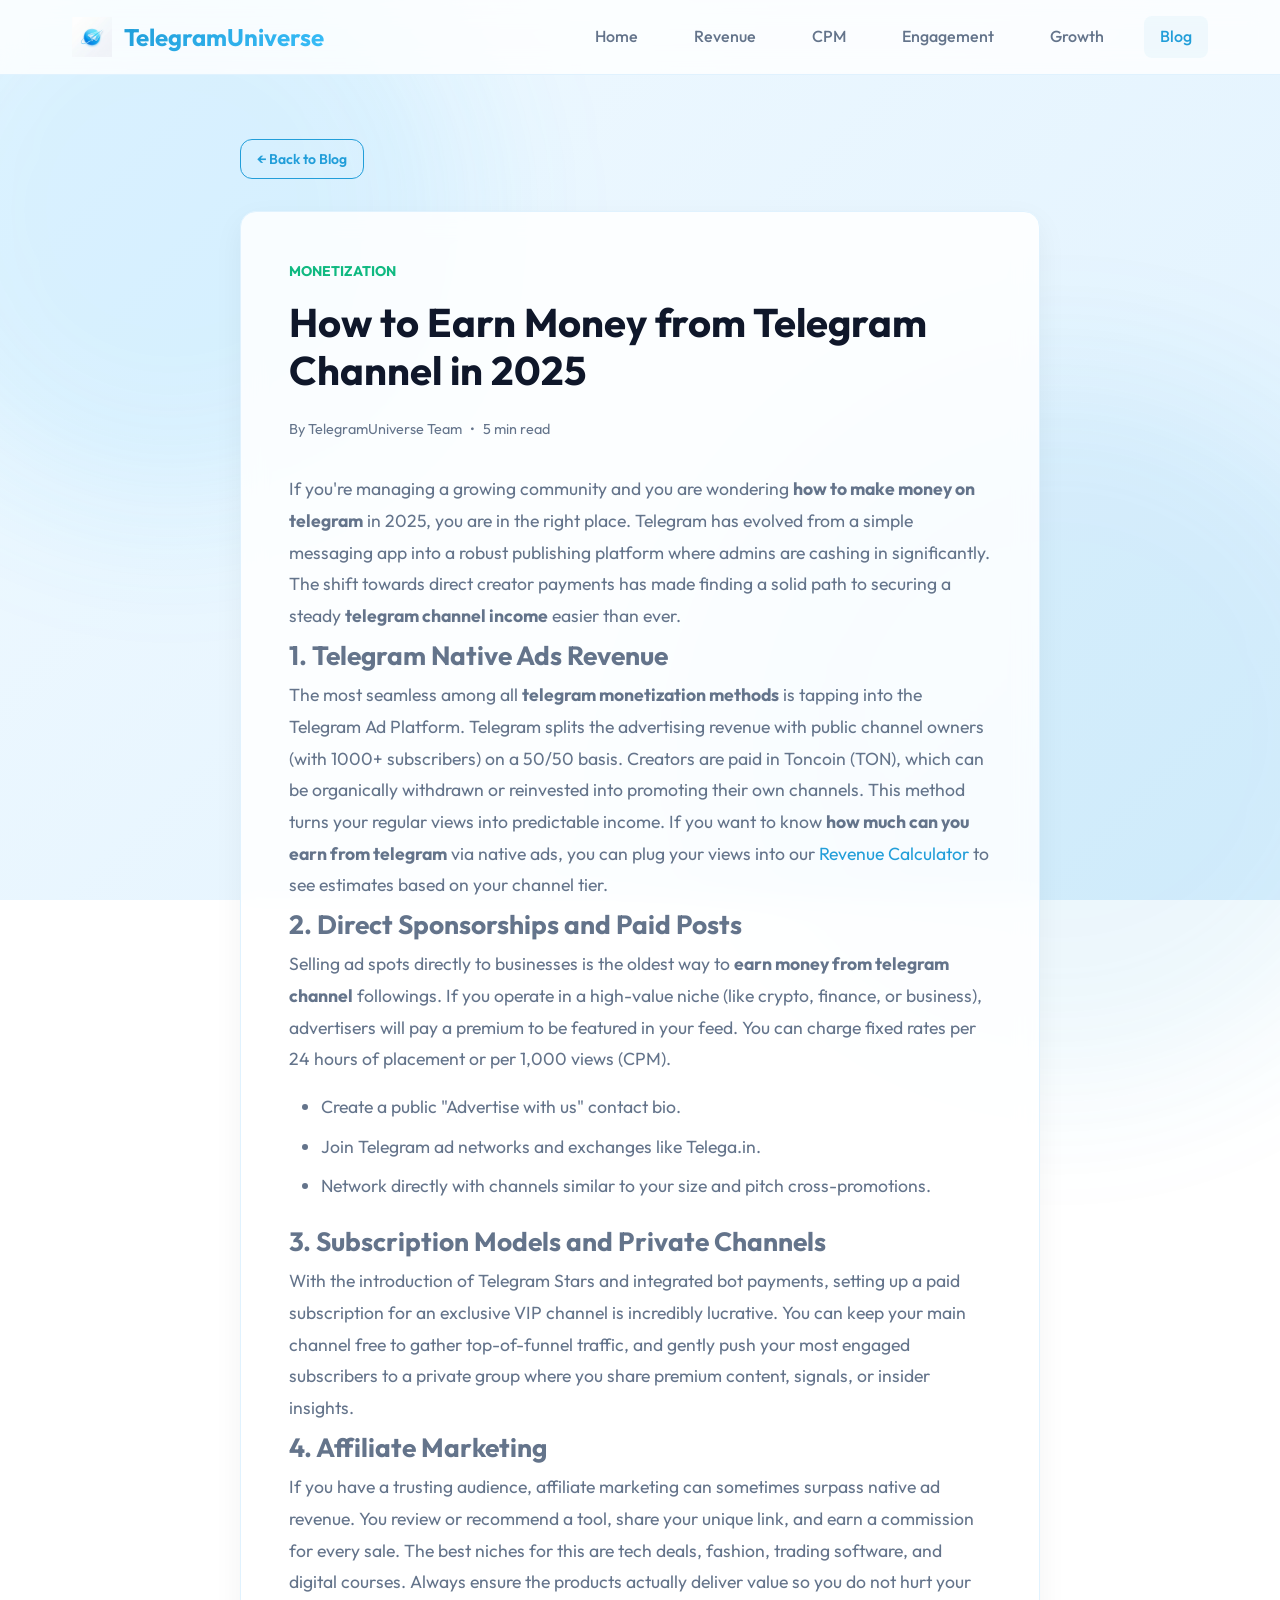
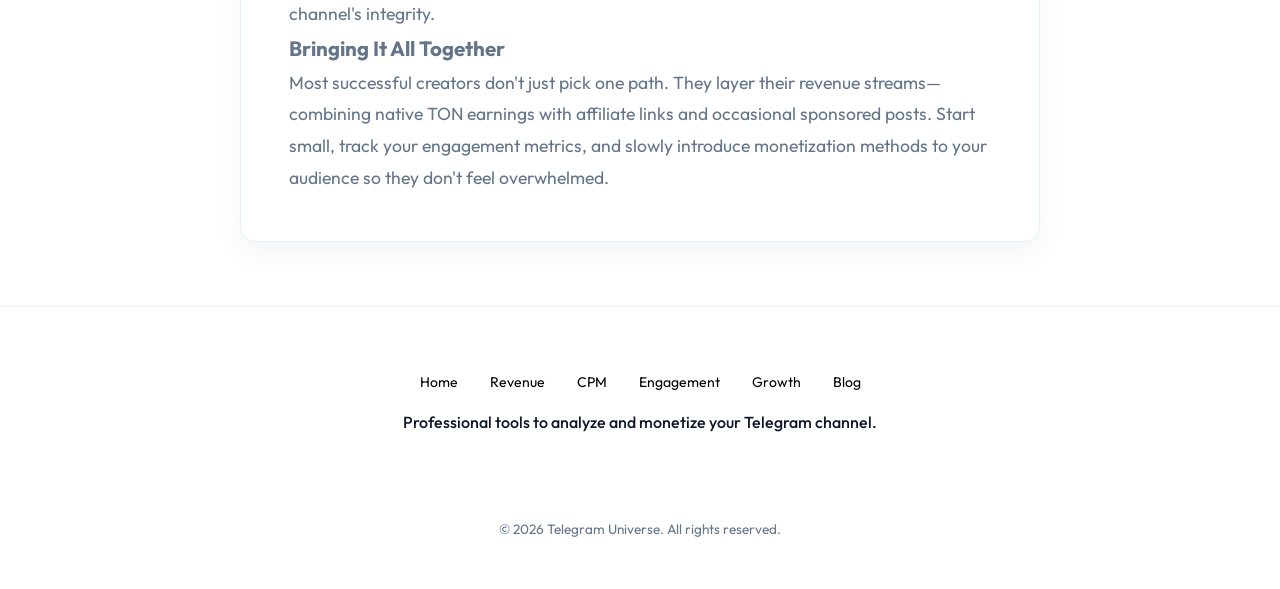
==== blog-earn-money-telegram.html @ baf12e59 "add blog, SEO updates" ====
<!DOCTYPE html>
<html lang="en">
<head>
    <meta charset="UTF-8">
    <meta name="viewport" content="width=device-width, initial-scale=1.0, maximum-scale=1.0">
    <title>How to Earn Money from Telegram Channel in 2025 | TelegramUniverse</title>
    <meta name="description" content="Complete guide to monetizing your Telegram channel. Learn how to make money on telegram through native ads, sponsorships, affiliate marketing and paid subscriptions.">
    <link rel="icon" href="logo.png" type="image/png">
    <link rel="stylesheet" href="styles.css">
    <!-- Google tag (gtag.js) -->
    <script async src="https://www.googletagmanager.com/gtag/js?id=G-THRJVB85P4"></script>
    <script>
      window.dataLayer = window.dataLayer || [];
      function gtag(){dataLayer.push(arguments);}
      gtag('js', new Date());

      gtag('config', 'G-THRJVB85P4');
    </script>
</head>
<body>
    <div class="bg-shape bg-shape-1"></div>
    <div class="bg-shape bg-shape-2"></div>

    <nav class="navbar">
        <div class="nav-container">
            <a href="index.html" class="nav-brand">
                <img src="logo.png" alt="TelegramUniverse Logo" class="nav-logo">
                <span class="nav-brand-text">TelegramUniverse</span>
            </a>
            <button class="hamburger" id="nav-toggle" aria-label="Toggle navigation">
                <span></span>
                <span></span>
                <span></span>
            </button>
            <div class="nav-links" id="nav-links">
                <a href="index.html">Home</a>
                <a href="revenue.html">Revenue</a>
                <a href="cpm.html">CPM</a>
                <a href="engagement.html">Engagement</a>
                <a href="growth.html">Growth</a>
                <a href="blog.html" class="active">Blog</a>
            </div>
        </div>
    </nav>

    <main class="main-content">
        <div class="mb-5" style="max-width: 800px; margin-left: auto; margin-right: auto;">
            <a href="blog.html" class="btn btn-secondary" style="padding: 0.5rem 1rem; font-size: 0.875rem;">&larr; Back to Blog</a>
        </div>
        
        <article class="glass-card fade-in-section" style="padding: 3rem; max-width: 800px; margin: 0 auto; background: rgba(255, 255, 255, 0.85); backdrop-filter: blur(12px);">
            <div style="font-size: 0.875rem; color: #10b981; margin-bottom: 1rem; font-weight: bold; text-transform: uppercase;">Monetization</div>
            <h1 style="font-size: 2.5rem; margin-bottom: 1.5rem; color: var(--text-primary); line-height: 1.2;">How to Earn Money from Telegram Channel in 2025</h1>
            <div class="flex items-center gap-2 mb-5" style="color: var(--text-secondary); font-size: 0.9rem;">
                <span>By TelegramUniverse Team</span>
                <span>&bull;</span>
                <span>5 min read</span>
            </div>

            <div style="line-height: 1.8; color: var(--text-secondary); font-size: 1.1rem;">
                <p>If you're managing a growing community and you are wondering <strong>how to make money on telegram</strong> in 2025, you are in the right place. Telegram has evolved from a simple messaging app into a robust publishing platform where admins are cashing in significantly. The shift towards direct creator payments has made finding a solid path to securing a steady <strong>telegram channel income</strong> easier than ever.</p>
                
                <h2>1. Telegram Native Ads Revenue</h2>
                <p>The most seamless among all <strong>telegram monetization methods</strong> is tapping into the Telegram Ad Platform. Telegram splits the advertising revenue with public channel owners (with 1000+ subscribers) on a 50/50 basis. Creators are paid in Toncoin (TON), which can be organically withdrawn or reinvested into promoting their own channels. This method turns your regular views into predictable income. If you want to know <strong>how much can you earn from telegram</strong> via native ads, you can plug your views into our <a href="revenue.html" style="color: #229ED9; text-decoration: none;">Revenue Calculator</a> to see estimates based on your channel tier.</p>
                
                <h2>2. Direct Sponsorships and Paid Posts</h2>
                <p>Selling ad spots directly to businesses is the oldest way to <strong>earn money from telegram channel</strong> followings. If you operate in a high-value niche (like crypto, finance, or business), advertisers will pay a premium to be featured in your feed. You can charge fixed rates per 24 hours of placement or per 1,000 views (CPM).</p>
                <ul style="margin: 1rem 0 1rem 2rem; padding: 0;">
                    <li style="margin-bottom: 0.5rem;">Create a public "Advertise with us" contact bio.</li>
                    <li style="margin-bottom: 0.5rem;">Join Telegram ad networks and exchanges like Telega.in.</li>
                    <li style="margin-bottom: 0.5rem;">Network directly with channels similar to your size and pitch cross-promotions.</li>
                </ul>

                <h2>3. Subscription Models and Private Channels</h2>
                <p>With the introduction of Telegram Stars and integrated bot payments, setting up a paid subscription for an exclusive VIP channel is incredibly lucrative. You can keep your main channel free to gather top-of-funnel traffic, and gently push your most engaged subscribers to a private group where you share premium content, signals, or insider insights.</p>
                
                <h2>4. Affiliate Marketing</h2>
                <p>If you have a trusting audience, affiliate marketing can sometimes surpass native ad revenue. You review or recommend a tool, share your unique link, and earn a commission for every sale. The best niches for this are tech deals, fashion, trading software, and digital courses. Always ensure the products actually deliver value so you do not hurt your channel's integrity.</p>
                
                <h3>Bringing It All Together</h3>
                <p>Most successful creators don't just pick one path. They layer their revenue streams—combining native TON earnings with affiliate links and occasional sponsored posts. Start small, track your engagement metrics, and slowly introduce monetization methods to your audience so they don't feel overwhelmed.</p>
            </div>
        </article>
    </main>

    <!-- Footer -->
    <footer class="site-footer mt-4">
        <nav class="footer-links">
            <a href="index.html">Home</a>
            <a href="revenue.html">Revenue</a>
            <a href="cpm.html">CPM</a>
            <a href="engagement.html">Engagement</a>
            <a href="growth.html">Growth</a>
            <a href="blog.html">Blog</a>
        </nav>
        <p class="footer-tagline" style="color: var(--text-primary); font-weight: 500; margin-bottom: 1rem;">
            Professional tools to analyze and monetize your Telegram channel.
        </p>
        <p class="footer-disclaimer">
            Not affiliated with Telegram FZ-LLC. Earnings are simulated estimates for educational purposes.<br>
            All data is processed strictly locally in your browser.
        </p>
        <p class="footer-copyright mt-4" style="font-size: 0.85rem; color: var(--text-secondary);">
            &copy; 2026 Telegram Universe. All rights reserved.
        </p>
    </footer>

    <script src="script.js"></script>
</body>
</html>
---- styles.css ----
@import url('https://fonts.googleapis.com/css2?family=Outfit:wght@300;400;500;600;700&display=swap');

:root {
  --bg-color: #F0F9FF;
  --bg-gradient: linear-gradient(135deg, #F0F9FF, #E0F2FE);
  --text-primary: #0F172A;
  --text-secondary: #64748B;
  --accent-gradient: linear-gradient(135deg, #229ED9 0%, #38BDF8 100%);
  --accent-gradient-hover: linear-gradient(135deg, #38BDF8 0%, #229ED9 100%);
  --accent-shadow: rgba(34, 158, 217, 0.3);
  
  --glass-bg: rgba(255, 255, 255, 0.8);
  --glass-bg-hover: rgba(255, 255, 255, 0.95);
  --glass-border: #E0F2FE;
  --glass-shadow: 0 10px 30px rgba(0, 0, 0, 0.05);
  
  /* Layout */
  --max-width: 1200px;
}

* {
  margin: 0;
  padding: 0;
  box-sizing: border-box;
}

body {
  font-family: 'Outfit', sans-serif;
  background: var(--bg-gradient);
  background-attachment: fixed;
  color: var(--text-primary);
  line-height: 1.6;
  min-height: 100vh;
  display: flex;
  flex-direction: column;
  overflow-x: hidden;
}

/* 3D background elements */
.bg-shape {
  position: fixed;
  border-radius: 50%;
  filter: blur(80px);
  z-index: -1;
  opacity: 0.6;
  animation: float 20s infinite alternate cubic-bezier(0.5, 0, 0.5, 1);
}
.bg-shape-1 {
  width: 50vw;
  height: 50vw;
  max-width: 600px;
  max-height: 600px;
  background: rgba(56, 189, 248, 0.2);
  top: -10%;
  left: -10%;
}
.bg-shape-2 {
  width: 60vw;
  height: 60vw;
  max-width: 700px;
  max-height: 700px;
  background: rgba(34, 158, 217, 0.15);
  bottom: -20%;
  right: -10%;
  animation-delay: -10s;
}

@keyframes float {
  0% { transform: translate(0, 0) scale(1); }
  100% { transform: translate(5%, 10%) scale(1.1); }
}

/* Star Background Effect - Hidden for Light Theme */
.stars-bg {
  display: none;
}

/* Star Background Effect */
.stars-bg {
  position: fixed;
  top: 0;
  left: 0;
  width: 100%;
  height: 100%;
  z-index: -2;
  background-image: 
    radial-gradient(1.5px 1.5px at 20px 30px, #ffffff, rgba(0,0,0,0)),
    radial-gradient(1.5px 1.5px at 40px 70px, rgba(255,255,255,0.8), rgba(0,0,0,0)),
    radial-gradient(1.5px 1.5px at 150px 150px, #ffffff, rgba(0,0,0,0)),
    radial-gradient(1.5px 1.5px at 90px 40px, rgba(255,255,255,0.7), rgba(0,0,0,0));
  background-size: 200px 200px;
  opacity: 0.15;
  animation: twinkle 5s linear infinite alternate;
}

@keyframes twinkle {
  0% { opacity: 0.1; }
  100% { opacity: 0.25; }
}

/* Navbar */
.navbar {
  background: rgba(255, 255, 255, 0.8);
  backdrop-filter: blur(12px);
  -webkit-backdrop-filter: blur(12px);
  border-bottom: 1px solid var(--glass-border);
  padding: 1rem 0;
  position: sticky;
  top: 0;
  z-index: 100;
}

.nav-container {
  max-width: var(--max-width);
  margin: 0 auto;
  padding: 0 2rem;
  display: flex;
  justify-content: space-between;
  align-items: center;
}

.nav-brand {
  display: flex;
  align-items: center;
  gap: 0.75rem;
  text-decoration: none;
  cursor: pointer;
  animation: navFadeIn 0.8s ease-out;
}

@keyframes navFadeIn {
  from { opacity: 0; }
  to { opacity: 1; }
}

.nav-brand-text {
  font-size: 1.5rem;
  font-weight: 700;
  background: var(--accent-gradient);
  -webkit-background-clip: text;
  background-clip: text;
  -webkit-text-fill-color: transparent;
}

.nav-logo {
  height: 40px;
  width: auto;
  transition: transform 0.3s ease;
  object-fit: contain;
}

.nav-brand:hover .nav-logo {
  transform: scale(1.05);
}

.nav-links {
  display: flex;
  gap: 1.5rem;
}

.nav-links a {
  text-decoration: none;
  color: var(--text-secondary);
  font-weight: 500;
  transition: all 0.3s ease;
  padding: 0.5rem 1rem;
  border-radius: 8px;
}

.nav-links a:hover, .nav-links a.active {
  color: #229ED9;
  background: rgba(34, 158, 217, 0.05);
}

/* Main Content */
.main-content {
  flex: 1;
  max-width: var(--max-width);
  margin: 0 auto;
  padding: 4rem 2rem;
  width: 100%;
}

/* Hero Section */
.hero {
  text-align: center;
  margin-bottom: 4rem;
  animation: fadeInDown 0.8s ease-out;
}

.hero h1 {
  font-size: 3.5rem;
  font-weight: 800;
  margin-bottom: 1rem;
  line-height: 1.2;
}

.hero p {
  font-size: 1.25rem;
  color: var(--text-secondary);
  max-width: 600px;
  margin: 0 auto;
}

/* Trust Bar */
.trust-bar {
  display: flex;
  flex-wrap: wrap;
  justify-content: center;
  align-items: center;
  gap: 1.5rem 3rem;
  margin: 0 auto 4rem;
  padding: 1.5rem 2.5rem;
  background: var(--glass-bg);
  backdrop-filter: blur(10px);
  -webkit-backdrop-filter: blur(10px);
  border: 1px solid var(--glass-border);
  border-radius: 100px;
  box-shadow: var(--glass-shadow);
  max-width: 950px;
}

.trust-item {
  display: flex;
  align-items: center;
  gap: 0.5rem;
  font-weight: 600;
  color: var(--text-primary);
  font-size: 1rem;
}

@media (max-width: 768px) {
  .trust-bar {
    border-radius: 20px;
    padding: 1.5rem;
    gap: 1rem;
    flex-direction: column;
    align-items: flex-start;
  }
}

/* Glass Card Component */
.glass-card {
  background: var(--glass-bg);
  backdrop-filter: blur(10px);
  -webkit-backdrop-filter: blur(10px);
  border: 1px solid var(--glass-border);
  border-radius: 16px;
  padding: 2.5rem;
  box-shadow: var(--glass-shadow);
  transition: all 0.4s cubic-bezier(0.175, 0.885, 0.32, 1.275);
}

.glass-card:hover {
  transform: translateY(-5px);
  background: var(--glass-bg-hover);
  box-shadow: 0 15px 40px 0 rgba(0, 0, 0, 0.08);
}

/* Tools Grid */
.tools-grid {
  display: grid;
  grid-template-columns: repeat(auto-fit, minmax(280px, 1fr));
  gap: 2rem;
}

.tool-card {
  display: flex;
  flex-direction: column;
  height: 100%;
}

.tool-icon {
  width: 64px;
  height: 64px;
  border-radius: 16px;
  background: var(--accent-gradient);
  display: flex;
  align-items: center;
  justify-content: center;
  color: white;
  font-size: 2rem;
  margin-bottom: 1.5rem;
  box-shadow: 0 10px 20px var(--accent-shadow);
  transition: transform 0.3s ease;
}

.tool-card:hover .tool-icon {
  transform: scale(1.1) rotate(5deg);
}

.tool-card h3 {
  font-size: 1.5rem;
  margin-bottom: 0.75rem;
  color: var(--text-primary);
}

.tool-card p {
  color: var(--text-secondary);
  margin-bottom: 2rem;
  flex-grow: 1;
}

/* Buttons */
.btn {
  display: inline-block;
  padding: 0.875rem 1.5rem;
  border-radius: 12px;
  font-weight: 600;
  text-decoration: none;
  transition: all 0.3s ease;
  cursor: pointer;
  border: none;
  text-align: center;
  font-family: 'Outfit', sans-serif;
}

.btn-primary {
  background: var(--accent-gradient);
  color: white;
  box-shadow: 0 8px 20px var(--accent-shadow);
}

.btn-primary:hover {
  background: var(--accent-gradient-hover);
  transform: scale(1.05);
  box-shadow: 0 12px 25px rgba(34, 158, 217, 0.5);
}

.btn-secondary {
  background: transparent;
  color: #229ED9;
  border: 1px solid #229ED9;
}

.btn-secondary:hover {
  background: rgba(34, 158, 217, 0.05);
  transform: scale(1.05);
  border-color: #229ED9;
}

.btn-block {
  display: block;
  width: 100%;
}

/* Form Elements */
.form-group {
  margin-bottom: 1.5rem;
}

.form-label {
  display: flex;
  align-items: center;
  gap: 0.5rem;
  font-weight: 600;
  margin-bottom: 0.5rem;
  color: var(--text-primary);
}

.form-control {
  width: 100%;
  padding: 1rem 1.25rem;
  border-radius: 12px;
  border: 1px solid var(--glass-border);
  background: rgba(255, 255, 255, 0.9);
  font-family: 'Outfit', sans-serif;
  font-size: 1rem;
  color: var(--text-primary);
  transition: all 0.3s ease;
}

.form-control:focus {
  outline: none;
  border-color: #229ED9;
  background: white;
  box-shadow: 0 0 0 4px rgba(34, 158, 217, 0.1);
}

.form-row {
  display: flex;
  gap: 1.5rem;
  margin-bottom: 1.5rem;
}

.form-row .form-group {
  flex: 1;
  margin-bottom: 0;
}

/* Custom Select */
select.form-control {
  appearance: none;
  background-image: url("data:image/svg+xml,%3Csvg xmlns='http://www.w3.org/2000/svg' fill='none' viewBox='0 0 24 24' stroke='%2364748b'%3E%3Cpath stroke-linecap='round' stroke-linejoin='round' stroke-width='2' d='M19 9l-7 7-7-7'%3E%3C/path%3E%3C/svg%3E");
  background-repeat: no-repeat;
  background-position: right 1rem center;
  background-size: 1.2rem;
  padding-right: 2.5rem;
}

/* Toggles */
.toggle-wrapper {
  display: flex;
  background: #F1F5F9;
  border-radius: 999px;
  padding: 0.35rem;
  margin-bottom: 1rem;
}

.toggle-btn {
  flex: 1;
  padding: 0.75rem 1rem;
  text-align: center;
  border-radius: 999px;
  border: none;
  background: transparent;
  cursor: pointer;
  font-weight: 600;
  font-size: 0.95rem;
  color: var(--text-secondary);
  transition: all 0.3s cubic-bezier(0.4, 0, 0.2, 1);
  font-family: inherit;
}

.toggle-btn:hover {
  color: var(--text-primary);
}

.toggle-btn.active {
  background: var(--accent-gradient);
  color: white;
  box-shadow: 0 4px 12px var(--accent-shadow);
}

/* Tool Layout */
.tool-layout {
  display: flex;
  flex-direction: column;
  gap: 2rem;
  max-width: 800px;
  margin: 0 auto;
}

/* Results Card */
.results-card {
  background: rgba(240, 249, 255, 0.85); /* Light blue gradient base with transparency */
  backdrop-filter: blur(12px);
  -webkit-backdrop-filter: blur(12px);
  border: 1px solid var(--glass-border);
  color: var(--text-primary);
  border-radius: 20px;
  padding: 3rem;
  box-shadow: 0 15px 35px rgba(34, 158, 217, 0.08);
}

#result-section {
  display: block;
  opacity: 1;
  visibility: visible;
}

.results-card.show-result {
  display: block;
  animation: slideUpFade 0.6s cubic-bezier(0.16, 1, 0.3, 1) forwards;
}

@keyframes slideUpFade {
  from { opacity: 0; transform: translateY(30px); }
  to { opacity: 1; transform: translateY(0); }
}

.results-card h3 {
  color: var(--text-primary);
  margin-bottom: 2rem;
  font-size: 1.75rem;
}

.result-item {
  margin-bottom: 1.5rem;
}

.result-label {
  font-size: 0.875rem;
  opacity: 0.8;
  margin-bottom: 0.25rem;
}

.result-value {
  font-size: 1.75rem;
  font-weight: 700;
}

.result-value.large {
  font-size: 2.5rem;
}

.result-divider {
  height: 1px;
  background: rgba(15, 23, 42, 0.1); /* Darker line for light background */
  margin: 1.5rem 0;
}

/* Tooltips */
.tooltip-icon {
  display: inline-flex;
  align-items: center;
  justify-content: center;
  width: 18px;
  height: 18px;
  background: rgba(100, 116, 139, 0.1);
  color: var(--text-secondary);
  border-radius: 50%;
  font-size: 0.7rem;
  cursor: help;
  position: relative;
}

.tooltip-icon:hover::after {
  content: attr(data-tooltip);
  position: absolute;
  bottom: 120%;
  left: 50%;
  transform: translateX(-50%);
  background: var(--text-primary);
  color: white;
  padding: 0.5rem 0.75rem;
  border-radius: 8px;
  font-size: 0.75rem;
  white-space: nowrap;
  z-index: 10;
  box-shadow: 0 4px 6px rgba(0, 0, 0, 0.1);
  pointer-events: none;
  font-weight: 400;
}

/* SEO Content Section */
.seo-section {
  margin-top: 4rem;
  padding: 2.5rem;
  background: rgba(255, 255, 255, 0.6);
  border-radius: 24px;
}

.seo-section h1 {
  font-size: 2rem;
  margin-bottom: 1rem;
}

.seo-section h2 {
  font-size: 1.5rem;
  margin-top: 2rem;
  margin-bottom: 1rem;
}

.seo-section p {
  margin-bottom: 1rem;
  color: var(--text-secondary);
}

/* Animations */
@keyframes fadeInDown {
  from {
    opacity: 0;
    transform: translateY(-20px);
  }
  to {
    opacity: 1;
    transform: translateY(0);
  }
}

.fade-in-section {
  opacity: 0;
  transform: translateY(20px);
  transition: opacity 0.6s ease-out, transform 0.6s ease-out;
  will-change: opacity, visibility;
}

.fade-in-section.is-visible {
  opacity: 1;
  transform: none;
}

/* Utilities */
.text-center { text-align: center; }
.mb-1 { margin-bottom: 0.25rem; }
.mb-2 { margin-bottom: 0.5rem; }
.mb-3 { margin-bottom: 1rem; }
.mb-4 { margin-bottom: 1.5rem; }
.mb-5 { margin-bottom: 2rem; }
.mt-4 { margin-top: 1.5rem; }
.flex { display: flex; }
.items-center { align-items: center; }
.justify-between { justify-content: space-between; }
.gap-2 { gap: 0.5rem; }
.gap-4 { gap: 1rem; }
.hidden { display: none !important; }

/* Hamburger Menu */
.hamburger {
  display: none;
  flex-direction: column;
  justify-content: space-around;
  width: 2rem;
  height: 2rem;
  background: transparent;
  border: none;
  cursor: pointer;
  padding: 0;
  z-index: 101;
}

.hamburger span {
  width: 2rem;
  height: 0.25rem;
  background: var(--text-primary);
  border-radius: 10px;
  transition: all 0.3s linear;
  position: relative;
  transform-origin: 1px;
}

/* Responsive */
@media (max-width: 768px) {
  .hamburger {
    display: flex;
  }
  
  .nav-links {
    position: fixed;
    top: 0;
    right: -100%;
    height: 100vh;
    width: 250px;
    background: rgba(255, 255, 255, 0.95);
    backdrop-filter: blur(10px);
    -webkit-backdrop-filter: blur(10px);
    display: flex;
    flex-direction: column;
    padding: 6rem 2rem 2rem 2rem;
    transition: right 0.3s ease-in-out;
    box-shadow: -5px 0 15px rgba(0,0,0,0.05);
  }
  
  .nav-links.nav-active {
    right: 0;
  }

  .nav-links a {
    font-size: 1.25rem;
    margin-bottom: 1.5rem;
    width: 100%;
  }

  /* Hamburger Transform */
  .hamburger.toggle span:nth-child(1) {
    transform: rotate(45deg);
  }
  .hamburger.toggle span:nth-child(2) {
    opacity: 0;
  }
  .hamburger.toggle span:nth-child(3) {
    transform: rotate(-45deg);
  }

  .tool-layout {
    grid-template-columns: 1fr;
    gap: 1rem;
  }
  
  .hero h1 {
    font-size: 2.5rem;
  }
  
  .form-row {
    flex-direction: column;
    gap: 1rem;
  }
  
  .glass-card {
    padding: 1.5rem;
  }
}

@media (max-width: 480px) {
  .hero h1 {
    font-size: 2rem;
  }
  
  .hero p {
    font-size: 1rem;
  }
  
  .main-content {
    padding: 2rem 1rem;
  }
  
  /* Reduce blur for performance */
  .glass-card, .navbar, .modal-overlay, .nav-links {
    backdrop-filter: blur(4px);
    -webkit-backdrop-filter: blur(4px);
  }
  
  .bg-shape {
    opacity: 0.3;
  }

  .modal-content {
    padding: 2rem 1.5rem 1.5rem;
    width: 95%;
  }

  .nav-brand {
    font-size: 1.2rem;
  }
  
  .btn {
    width: 100%;
    margin-bottom: 0.5rem;
  }
}

/* Modal Popup */
.modal-overlay {
  position: fixed;
  top: 0;
  left: 0;
  width: 100vw;
  height: 100vh;
  background: rgba(15, 23, 42, 0.5); /* slightly darker overlay */
  backdrop-filter: blur(10px);
  -webkit-backdrop-filter: blur(10px);
  z-index: 1000;
  justify-content: center;
  align-items: center;
  opacity: 0;
  transition: opacity 0.4s ease;
}

.modal-overlay.show {
  opacity: 1;
}

.modal-content {
  position: relative;
  width: 90%;
  max-width: 400px;
  text-align: center;
  padding: 3rem 2rem 2rem 2rem;
  transform: scale(0.9);
  transition: transform 0.4s cubic-bezier(0.175, 0.885, 0.32, 1.275);
}

.modal-overlay.show .modal-content {
  transform: scale(1);
}

.modal-close {
  position: absolute;
  top: 1rem;
  right: 1.5rem;
  background: transparent;
  border: none;
  font-size: 1.75rem;
  color: var(--text-secondary);
  cursor: pointer;
  transition: color 0.3s ease;
  line-height: 1;
  padding: 0;
}

.modal-close:hover {
  color: var(--text-primary);
}

.modal-icon {
  width: 72px;
  height: 72px;
  margin: 0 auto 1.5rem;
  border-radius: 20px;
  background: linear-gradient(45deg, #f09433 0%, #e6683c 25%, #dc2743 50%, #cc2366 75%, #bc1888 100%);
  color: white;
  display: flex;
  justify-content: center;
  align-items: center;
  box-shadow: 0 10px 25px rgba(220, 39, 67, 0.3);
}

.modal-title {
  font-size: 1.5rem;
  font-weight: 700;
  margin-bottom: 0.5rem;
}

.modal-subtitle {
  color: var(--text-secondary);
  margin-bottom: 2rem;
  font-size: 1.1rem;
}

.modal-overlay.hiding .modal-content {
  transform: scale(0.9);
}

.modal-overlay.hiding {
  opacity: 0;
}

/* Telegram Text Glow */
.text-glow {
  color: transparent;
  background: var(--accent-gradient);
  -webkit-background-clip: text;
  background-clip: text;
  text-shadow: 0 0 15px rgba(56, 189, 248, 0.4);
}

/* Section Titles */
.section-title {
  text-align: center;
  font-size: 2.5rem;
  font-weight: 700;
  margin-bottom: 3rem;
  color: var(--text-primary);
}

/* Info Cards (Why Use & Trust) */
.info-grid {
  display: grid;
  grid-template-columns: repeat(auto-fit, minmax(240px, 1fr));
  gap: 1.5rem;
  margin-bottom: 4rem;
}

.info-card {
  padding: 2rem 1.5rem;
  text-align: center;
  border-radius: 20px;
}

.info-icon {
  font-size: 2.5rem;
  margin-bottom: 1rem;
  display: inline-block;
  background: var(--accent-gradient);
  -webkit-background-clip: text;
  background-clip: text;
  -webkit-text-fill-color: transparent;
  filter: drop-shadow(0 4px 6px rgba(34, 158, 217, 0.3));
}

.info-card h4 {
  font-size: 1.25rem;
  margin-bottom: 0.5rem;
  color: var(--text-primary);
}

.info-card p {
  font-size: 0.95rem;
  color: var(--text-secondary);
}

/* Steps (How it Works) */
.steps-container {
  display: flex;
  flex-direction: column;
  gap: 2rem;
  margin-bottom: 5rem;
  position: relative;
}

@media (min-width: 768px) {
  .steps-container {
    flex-direction: row;
    align-items: flex-start;
  }
}

.step-card {
  flex: 1;
  position: relative;
  text-align: center;
  padding: 2rem;
  border-radius: 20px;
  z-index: 1;
}

.step-number {
  width: 48px;
  height: 48px;
  border-radius: 50%;
  background: var(--accent-gradient);
  color: white;
  display: flex;
  align-items: center;
  justify-content: center;
  font-size: 1.25rem;
  font-weight: 700;
  margin: 0 auto 1.5rem;
  box-shadow: 0 0 15px var(--accent-shadow);
  position: relative;
  z-index: 2;
}

.step-card h4 {
  font-size: 1.25rem;
  margin-bottom: 0.75rem;
}

/* FAQ Accordion */
.faq-container {
  max-width: 800px;
  margin: 0 auto 5rem;
  display: flex;
  flex-direction: column;
  gap: 1rem;
}

.faq-item {
  background: white;
  border: 1px solid #E0F2FE;
  border-radius: 16px;
  overflow: hidden;
  transition: all 0.3s ease;
}

.faq-item:hover {
  border-color: #38BDF8;
  box-shadow: 0 8px 25px rgba(34, 158, 217, 0.1);
  transform: translateY(-2px);
}

.faq-question {
  padding: 1.5rem;
  display: flex;
  justify-content: space-between;
  align-items: center;
  cursor: pointer;
  font-weight: 600;
  font-size: 1.1rem;
  color: var(--text-primary);
  user-select: none;
}

.faq-icon {
  width: 24px;
  height: 24px;
  display: flex;
  align-items: center;
  justify-content: center;
  color: #229ED9;
  transition: transform 0.3s ease;
}

.faq-item.active .faq-icon {
  transform: rotate(45deg);
}

.faq-answer {
  max-height: 0;
  overflow: hidden;
  transition: max-height 0.3s ease-in-out;
}

.faq-answer-inner {
  padding: 0 1.5rem 1.5rem;
  color: var(--text-secondary);
  line-height: 1.7;
}

/* Trust / Stats */
.trust-stats {
  display: flex;
  flex-wrap: wrap;
  justify-content: center;
  gap: 3rem;
  margin: 2rem 0 5rem;
  padding: 3rem;
  border-radius: 24px;
  text-align: center;
  background: white;
  border: 1px solid #E0F2FE;
  box-shadow: 0 10px 30px rgba(0,0,0,0.02);
}

.stat-item h3 {
  font-size: 2.5rem;
  font-weight: 800;
  color: #229ED9;
  margin-bottom: 0.5rem;
}

.stat-item p {
  color: var(--text-secondary);
  font-weight: 500;
  font-size: 1.1rem;
}

/* Footer Improvements */
.site-footer {
  margin-top: auto;
  padding: 3rem 2rem;
  text-align: center;
  background: transparent;
  border-top: 1px solid #E0F2FE;
  position: relative;
}

.site-footer::before {
  display: none;
}

/* Footer links - Desktop */
footer nav, .footer-links {
    display: flex;
    flex-direction: row;
    flex-wrap: wrap;
    justify-content: center;
    align-items: center;
    gap: 16px;
    padding: 12px 0;
}

footer nav a, .footer-links a {
    color: #000000 !important;
    font-size: 14px;
    text-decoration: none;
    padding: 4px 8px;
    display: inline-block;
}

footer nav a:hover, .footer-links a:hover {
    color: #2AABEE !important;
    text-decoration: underline;
}

/* Footer links - Mobile */
@media (max-width: 768px) {
    footer nav, .footer-links {
        flex-direction: column;
        align-items: center;
        gap: 8px;
    }
    
    footer nav a, .footer-links a {
        color: #000000 !important;
        font-size: 14px;
        padding: 4px 0;
        display: block;
        text-align: center;
    }
}

.footer-disclaimer {
  font-size: 0.85rem;
  color: rgba(255, 255, 255, 0.4);
  max-width: 600px;
  margin: 0 auto;
}

@media (max-width: 768px) {
  .nav-logo {
    height: 30px;
  }
}
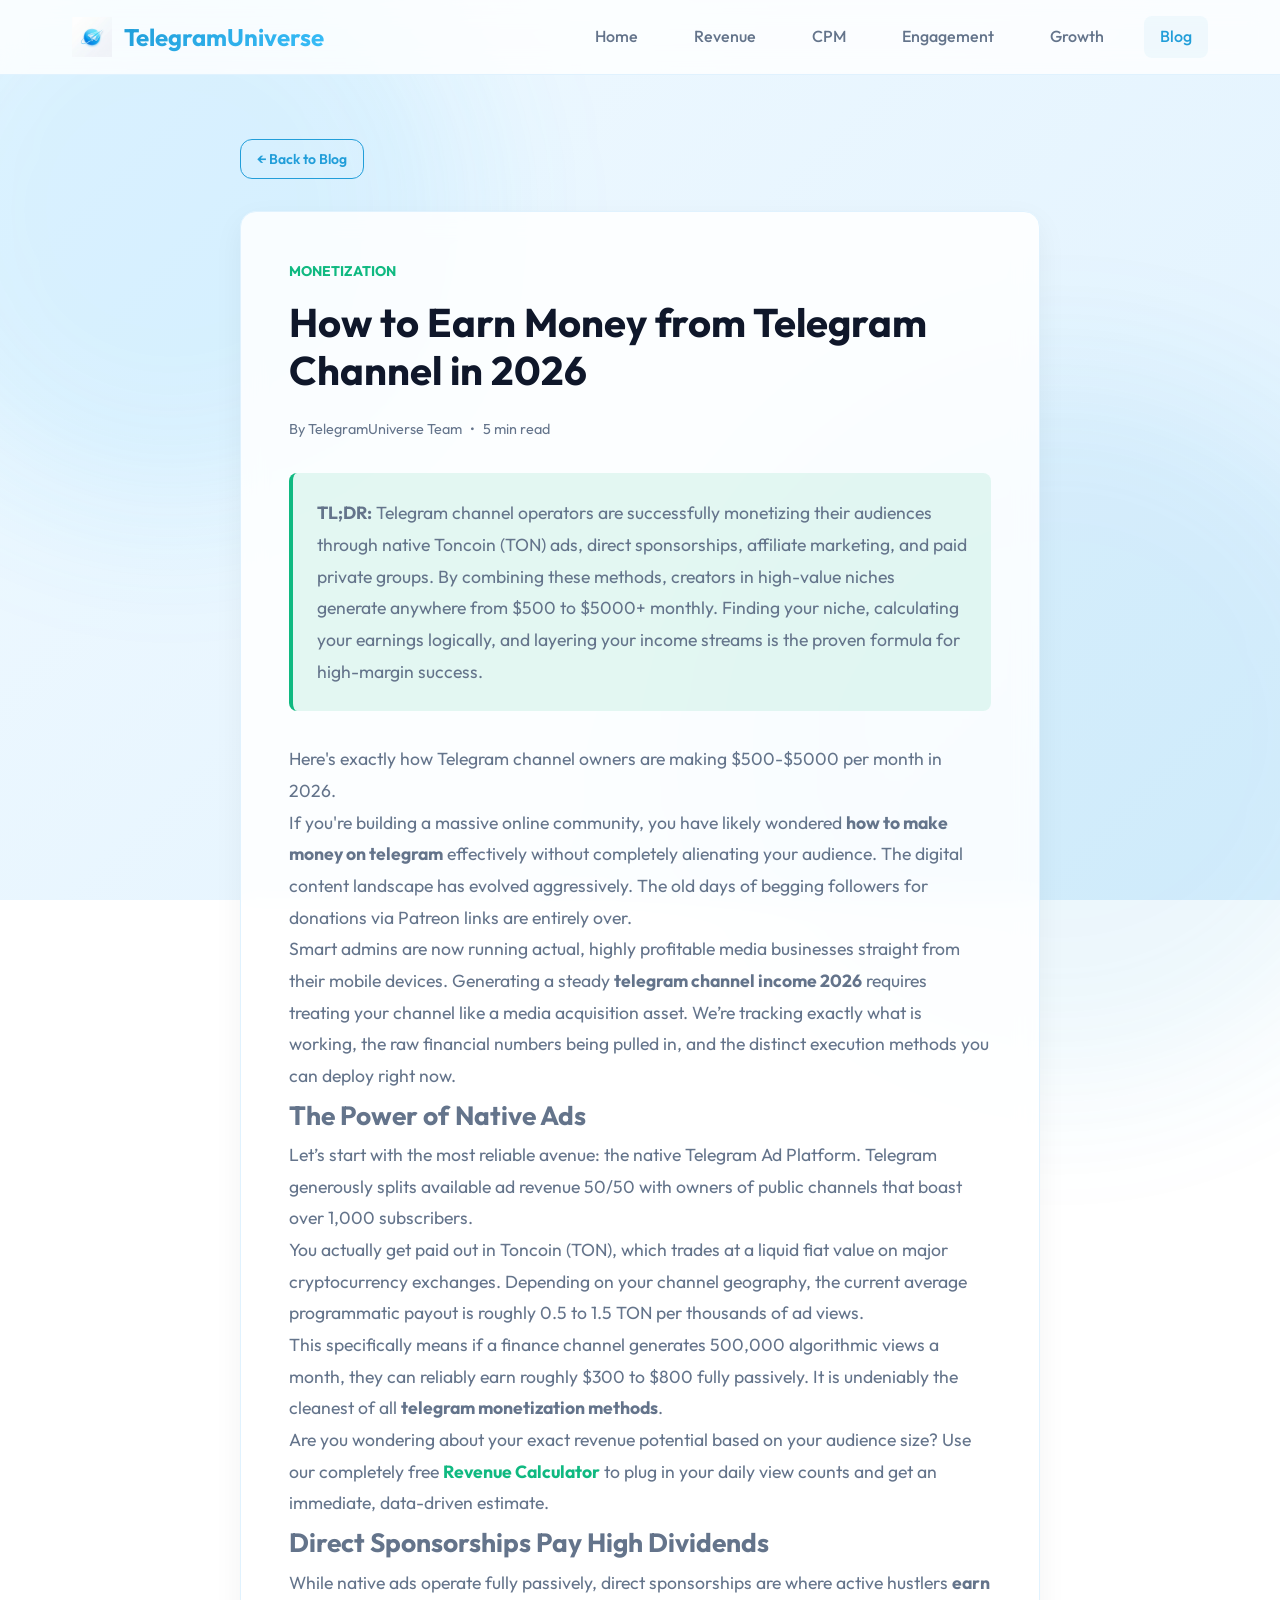
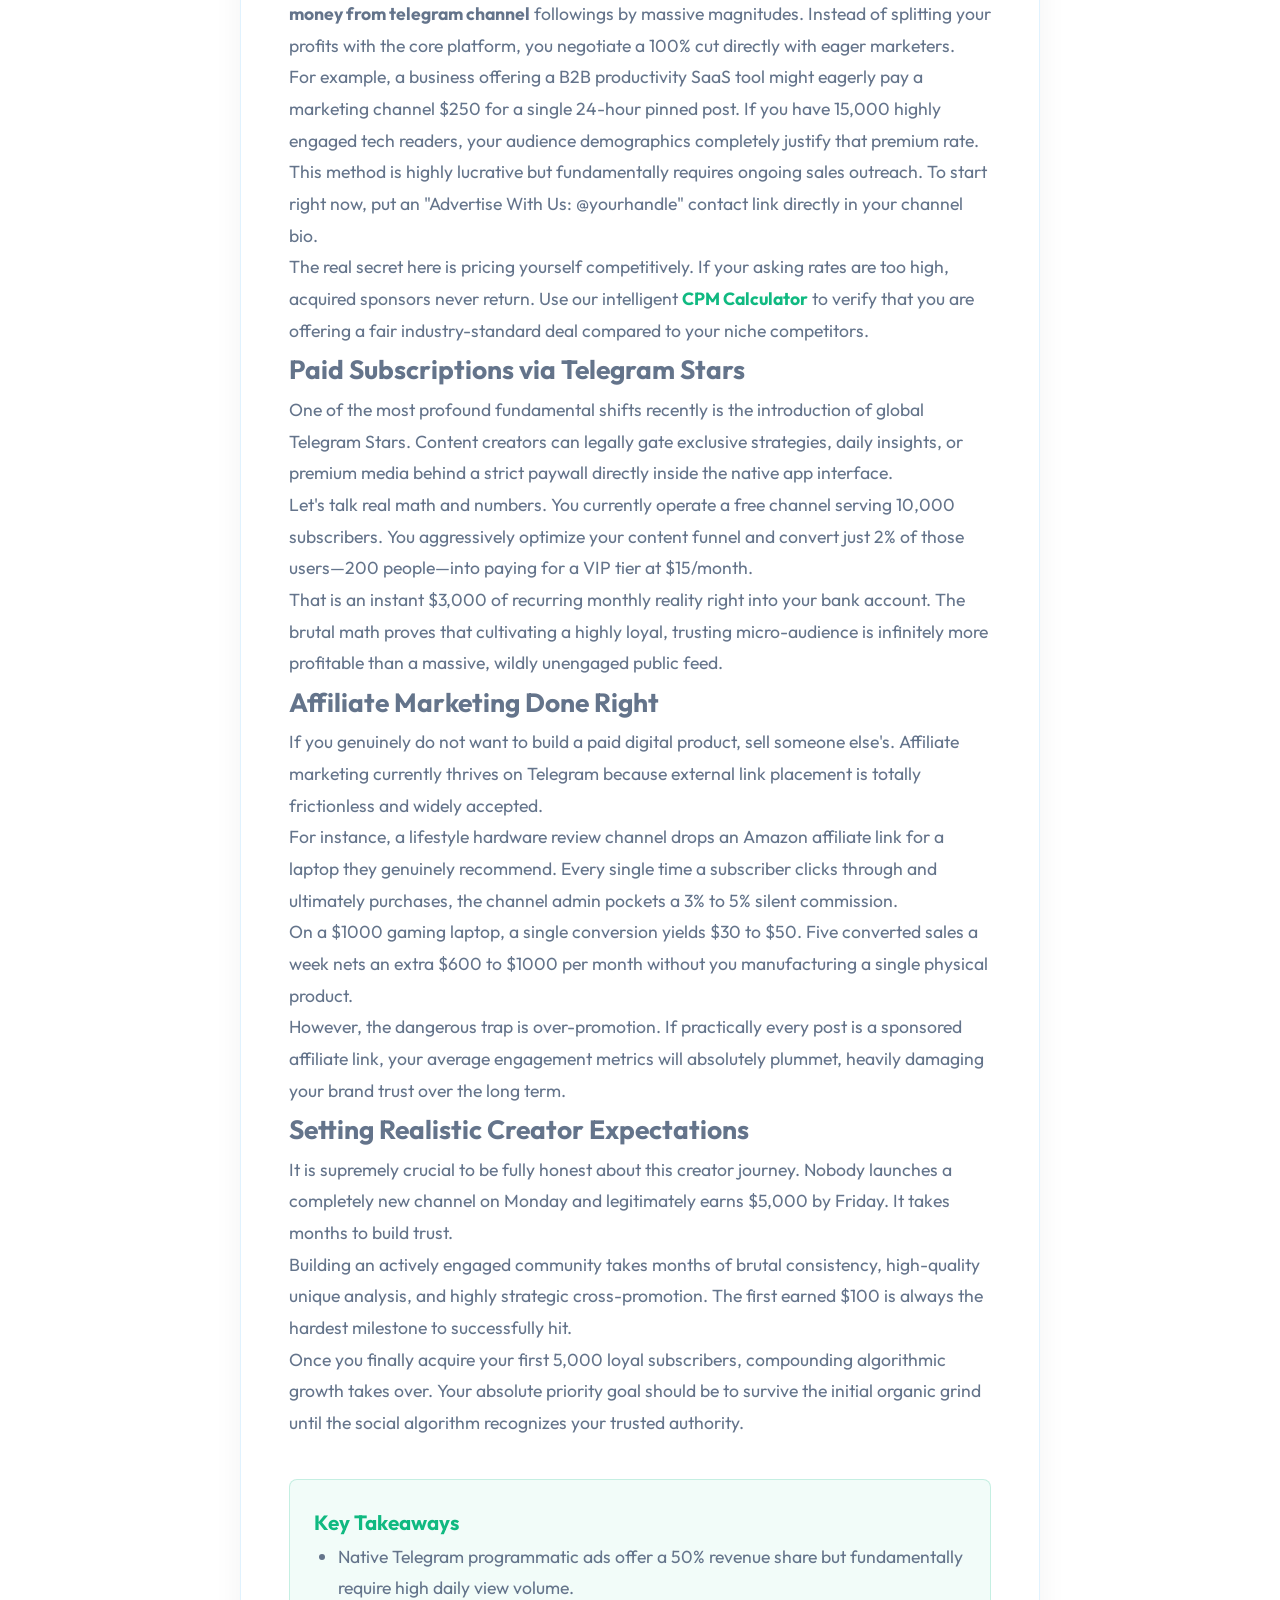
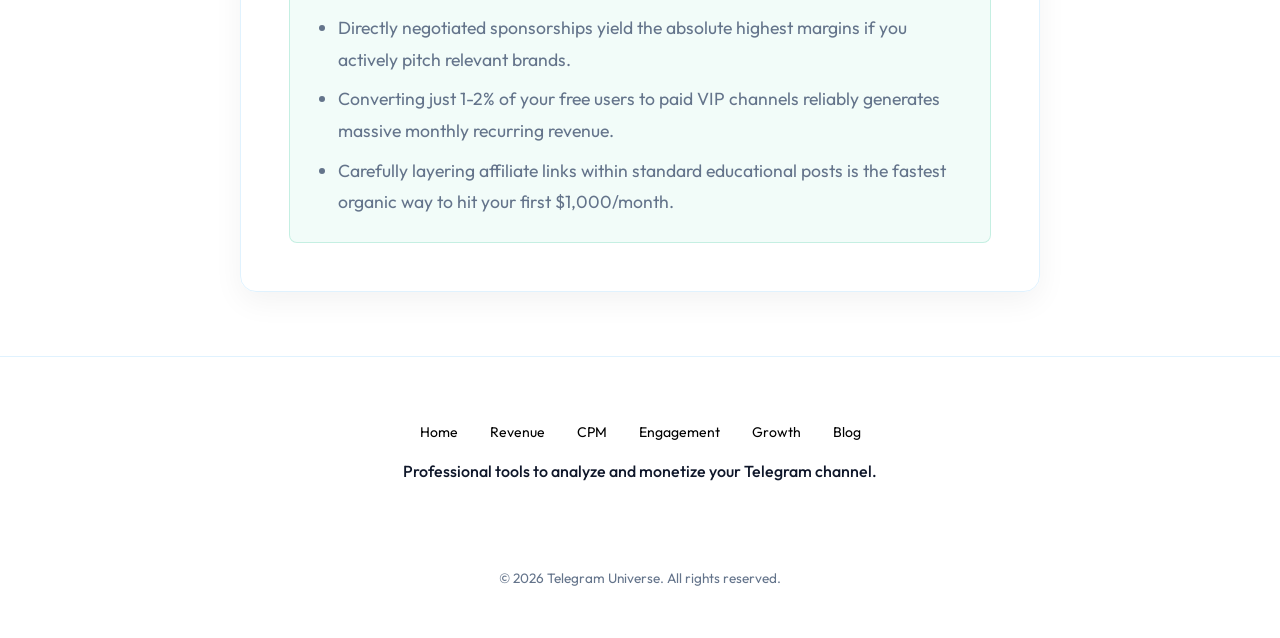
==== commit ea3bb02a: "rewrite blog content" ====
--- a/blog-earn-money-telegram.html
+++ b/blog-earn-money-telegram.html
@@ -2,8 +2,8 @@
 <html lang="en">
 <head>
     <meta charset="UTF-8">
-    <meta name="viewport" content="width=device-width, initial-scale=1.0, maximum-scale=1.0">
-    <title>How to Earn Money from Telegram Channel in 2025 | TelegramUniverse</title>
+    <meta name="viewport" content="width=device-width, initial-scale=1.0, maximum-scale=1.0, user-scalable=no">
+    <title>How to Earn Money from Telegram Channel in 2026 | TelegramUniverse</title>
     <meta name="description" content="Complete guide to monetizing your Telegram channel. Learn how to make money on telegram through native ads, sponsorships, affiliate marketing and paid subscriptions.">
     <link rel="icon" href="logo.png" type="image/png">
     <link rel="stylesheet" href="styles.css">
@@ -50,7 +50,7 @@
         
         <article class="glass-card fade-in-section" style="padding: 3rem; max-width: 800px; margin: 0 auto; background: rgba(255, 255, 255, 0.85); backdrop-filter: blur(12px);">
             <div style="font-size: 0.875rem; color: #10b981; margin-bottom: 1rem; font-weight: bold; text-transform: uppercase;">Monetization</div>
-            <h1 style="font-size: 2.5rem; margin-bottom: 1.5rem; color: var(--text-primary); line-height: 1.2;">How to Earn Money from Telegram Channel in 2025</h1>
+            <h1 style="font-size: 2.5rem; margin-bottom: 1.5rem; color: var(--text-primary); line-height: 1.2;">How to Earn Money from Telegram Channel in 2026</h1>
             <div class="flex items-center gap-2 mb-5" style="color: var(--text-secondary); font-size: 0.9rem;">
                 <span>By TelegramUniverse Team</span>
                 <span>&bull;</span>
@@ -58,27 +58,51 @@
             </div>
 
             <div style="line-height: 1.8; color: var(--text-secondary); font-size: 1.1rem;">
-                <p>If you're managing a growing community and you are wondering <strong>how to make money on telegram</strong> in 2025, you are in the right place. Telegram has evolved from a simple messaging app into a robust publishing platform where admins are cashing in significantly. The shift towards direct creator payments has made finding a solid path to securing a steady <strong>telegram channel income</strong> easier than ever.</p>
+                <div style="background: rgba(16, 185, 129, 0.1); padding: 1.5rem; border-radius: 8px; border-left: 4px solid #10b981; margin-bottom: 2rem;">
+                    <strong>TL;DR:</strong> Telegram channel operators are successfully monetizing their audiences through native Toncoin (TON) ads, direct sponsorships, affiliate marketing, and paid private groups. By combining these methods, creators in high-value niches generate anywhere from $500 to $5000+ monthly. Finding your niche, calculating your earnings logically, and layering your income streams is the proven formula for high-margin success.
+                </div>
                 
-                <h2>1. Telegram Native Ads Revenue</h2>
-                <p>The most seamless among all <strong>telegram monetization methods</strong> is tapping into the Telegram Ad Platform. Telegram splits the advertising revenue with public channel owners (with 1000+ subscribers) on a 50/50 basis. Creators are paid in Toncoin (TON), which can be organically withdrawn or reinvested into promoting their own channels. This method turns your regular views into predictable income. If you want to know <strong>how much can you earn from telegram</strong> via native ads, you can plug your views into our <a href="revenue.html" style="color: #229ED9; text-decoration: none;">Revenue Calculator</a> to see estimates based on your channel tier.</p>
+                <p>Here's exactly how Telegram channel owners are making $500-$5000 per month in 2026.</p>
+                <p>If you're building a massive online community, you have likely wondered <strong>how to make money on telegram</strong> effectively without completely alienating your audience. The digital content landscape has evolved aggressively. The old days of begging followers for donations via Patreon links are entirely over.</p>
+                <p>Smart admins are now running actual, highly profitable media businesses straight from their mobile devices. Generating a steady <strong>telegram channel income 2026</strong> requires treating your channel like a media acquisition asset. We’re tracking exactly what is working, the raw financial numbers being pulled in, and the distinct execution methods you can deploy right now.</p>
                 
-                <h2>2. Direct Sponsorships and Paid Posts</h2>
-                <p>Selling ad spots directly to businesses is the oldest way to <strong>earn money from telegram channel</strong> followings. If you operate in a high-value niche (like crypto, finance, or business), advertisers will pay a premium to be featured in your feed. You can charge fixed rates per 24 hours of placement or per 1,000 views (CPM).</p>
-                <ul style="margin: 1rem 0 1rem 2rem; padding: 0;">
-                    <li style="margin-bottom: 0.5rem;">Create a public "Advertise with us" contact bio.</li>
-                    <li style="margin-bottom: 0.5rem;">Join Telegram ad networks and exchanges like Telega.in.</li>
-                    <li style="margin-bottom: 0.5rem;">Network directly with channels similar to your size and pitch cross-promotions.</li>
-                </ul>
-
-                <h2>3. Subscription Models and Private Channels</h2>
-                <p>With the introduction of Telegram Stars and integrated bot payments, setting up a paid subscription for an exclusive VIP channel is incredibly lucrative. You can keep your main channel free to gather top-of-funnel traffic, and gently push your most engaged subscribers to a private group where you share premium content, signals, or insider insights.</p>
+                <h2>The Power of Native Ads</h2>
+                <p>Let’s start with the most reliable avenue: the native Telegram Ad Platform. Telegram generously splits available ad revenue 50/50 with owners of public channels that boast over 1,000 subscribers.</p>
+                <p>You actually get paid out in Toncoin (TON), which trades at a liquid fiat value on major cryptocurrency exchanges. Depending on your channel geography, the current average programmatic payout is roughly 0.5 to 1.5 TON per thousands of ad views.</p>
+                <p>This specifically means if a finance channel generates 500,000 algorithmic views a month, they can reliably earn roughly $300 to $800 fully passively. It is undeniably the cleanest of all <strong>telegram monetization methods</strong>.</p>
+                <p>Are you wondering about your exact revenue potential based on your audience size? Use our completely free <a href="revenue.html" style="color: #10b981; text-decoration: none; font-weight: bold;">Revenue Calculator</a> to plug in your daily view counts and get an immediate, data-driven estimate.</p>
                 
-                <h2>4. Affiliate Marketing</h2>
-                <p>If you have a trusting audience, affiliate marketing can sometimes surpass native ad revenue. You review or recommend a tool, share your unique link, and earn a commission for every sale. The best niches for this are tech deals, fashion, trading software, and digital courses. Always ensure the products actually deliver value so you do not hurt your channel's integrity.</p>
+                <h2>Direct Sponsorships Pay High Dividends</h2>
+                <p>While native ads operate fully passively, direct sponsorships are where active hustlers <strong>earn money from telegram channel</strong> followings by massive magnitudes. Instead of splitting your profits with the core platform, you negotiate a 100% cut directly with eager marketers.</p>
+                <p>For example, a business offering a B2B productivity SaaS tool might eagerly pay a marketing channel $250 for a single 24-hour pinned post. If you have 15,000 highly engaged tech readers, your audience demographics completely justify that premium rate.</p>
+                <p>This method is highly lucrative but fundamentally requires ongoing sales outreach. To start right now, put an "Advertise With Us: @yourhandle" contact link directly in your channel bio.</p>
+                <p>The real secret here is pricing yourself competitively. If your asking rates are too high, acquired sponsors never return. Use our intelligent <a href="cpm.html" style="color: #10b981; text-decoration: none; font-weight: bold;">CPM Calculator</a> to verify that you are offering a fair industry-standard deal compared to your niche competitors.</p>
                 
-                <h3>Bringing It All Together</h3>
-                <p>Most successful creators don't just pick one path. They layer their revenue streams—combining native TON earnings with affiliate links and occasional sponsored posts. Start small, track your engagement metrics, and slowly introduce monetization methods to your audience so they don't feel overwhelmed.</p>
+                <h2>Paid Subscriptions via Telegram Stars</h2>
+                <p>One of the most profound fundamental shifts recently is the introduction of global Telegram Stars. Content creators can legally gate exclusive strategies, daily insights, or premium media behind a strict paywall directly inside the native app interface.</p>
+                <p>Let's talk real math and numbers. You currently operate a free channel serving 10,000 subscribers. You aggressively optimize your content funnel and convert just 2% of those users—200 people—into paying for a VIP tier at $15/month.</p>
+                <p>That is an instant $3,000 of recurring monthly reality right into your bank account. The brutal math proves that cultivating a highly loyal, trusting micro-audience is infinitely more profitable than a massive, wildly unengaged public feed.</p>
+                
+                <h2>Affiliate Marketing Done Right</h2>
+                <p>If you genuinely do not want to build a paid digital product, sell someone else's. Affiliate marketing currently thrives on Telegram because external link placement is totally frictionless and widely accepted.</p>
+                <p>For instance, a lifestyle hardware review channel drops an Amazon affiliate link for a laptop they genuinely recommend. Every single time a subscriber clicks through and ultimately purchases, the channel admin pockets a 3% to 5% silent commission.</p>
+                <p>On a $1000 gaming laptop, a single conversion yields $30 to $50. Five converted sales a week nets an extra $600 to $1000 per month without you manufacturing a single physical product.</p>
+                <p>However, the dangerous trap is over-promotion. If practically every post is a sponsored affiliate link, your average engagement metrics will absolutely plummet, heavily damaging your brand trust over the long term.</p>
+                
+                <h2>Setting Realistic Creator Expectations</h2>
+                <p>It is supremely crucial to be fully honest about this creator journey. Nobody launches a completely new channel on Monday and legitimately earns $5,000 by Friday. It takes months to build trust.</p>
+                <p>Building an actively engaged community takes months of brutal consistency, high-quality unique analysis, and highly strategic cross-promotion. The first earned $100 is always the hardest milestone to successfully hit.</p>
+                <p>Once you finally acquire your first 5,000 loyal subscribers, compounding algorithmic growth takes over. Your absolute priority goal should be to survive the initial organic grind until the social algorithm recognizes your trusted authority.</p>
+                
+                <div style="background: rgba(16, 185, 129, 0.05); padding: 1.5rem; border-radius: 8px; border: 1px solid rgba(16, 185, 129, 0.2); margin-top: 2.5rem;">
+                    <h3 style="margin-top: 0; color: #10b981;">Key Takeaways</h3>
+                    <ul style="margin: 0; padding-left: 1.5rem;">
+                        <li style="margin-bottom: 0.5rem;">Native Telegram programmatic ads offer a 50% revenue share but fundamentally require high daily view volume.</li>
+                        <li style="margin-bottom: 0.5rem;">Directly negotiated sponsorships yield the absolute highest margins if you actively pitch relevant brands.</li>
+                        <li style="margin-bottom: 0.5rem;">Converting just 1-2% of your free users to paid VIP channels reliably generates massive monthly recurring revenue.</li>
+                        <li style="margin-bottom: 0;">Carefully layering affiliate links within standard educational posts is the fastest organic way to hit your first $1,000/month.</li>
+                    </ul>
+                </div>
             </div>
         </article>
     </main>
--- a/styles.css
+++ b/styles.css
@@ -1064,4 +1064,85 @@
   }
 }
 
-
+@media (max-width: 768px) {
+    
+    /* Hide desktop nav links on mobile */
+    #nav-links, .nav-links {
+        display: none;
+        position: fixed;
+        top: 0;
+        left: 0;
+        width: 100%;
+        height: 100vh;
+        background: #ffffff;
+        flex-direction: column;
+        justify-content: center;
+        align-items: center;
+        gap: 24px;
+        z-index: 9999;
+    }
+
+    /* Show nav when active */
+    #nav-links.nav-active, .nav-links.nav-active {
+        display: flex;
+    }
+
+    /* Full width body */
+    body {
+        width: 100%;
+        overflow-x: hidden;
+        margin: 0;
+        padding: 0;
+    }
+
+    /* Full width container */
+    .container, main, section {
+        width: 100% !important;
+        max-width: 100% !important;
+        padding: 0 16px !important;
+        box-sizing: border-box !important;
+        margin: 0 auto !important;
+    }
+
+    /* Full width navbar */
+    nav, header {
+        width: 100% !important;
+        box-sizing: border-box !important;
+    }
+}
+
+@media (max-width: 768px) {
+    
+    /* Fix card spacing */
+    .card, .tool-card, .feature-card, 
+    .blog-card, .faq-item {
+        width: 100% !important;
+        box-sizing: border-box !important;
+        margin-bottom: 16px !important;
+        padding: 16px !important;
+        display: block !important;
+    }
+
+    /* Fix grid layouts */
+    .grid, .cards-grid, .tools-grid,
+    .features-grid, .blog-grid {
+        display: flex !important;
+        flex-direction: column !important;
+        gap: 16px !important;
+        width: 100% !important;
+    }
+
+    /* Fix any overlapping sections */
+    section, .section {
+        width: 100% !important;
+        box-sizing: border-box !important;
+        padding: 24px 16px !important;
+        margin: 0 !important;
+    }
+
+    /* Fix text overflow */
+    p, h1, h2, h3, span {
+        word-wrap: break-word !important;
+        overflow-wrap: break-word !important;
+    }
+}
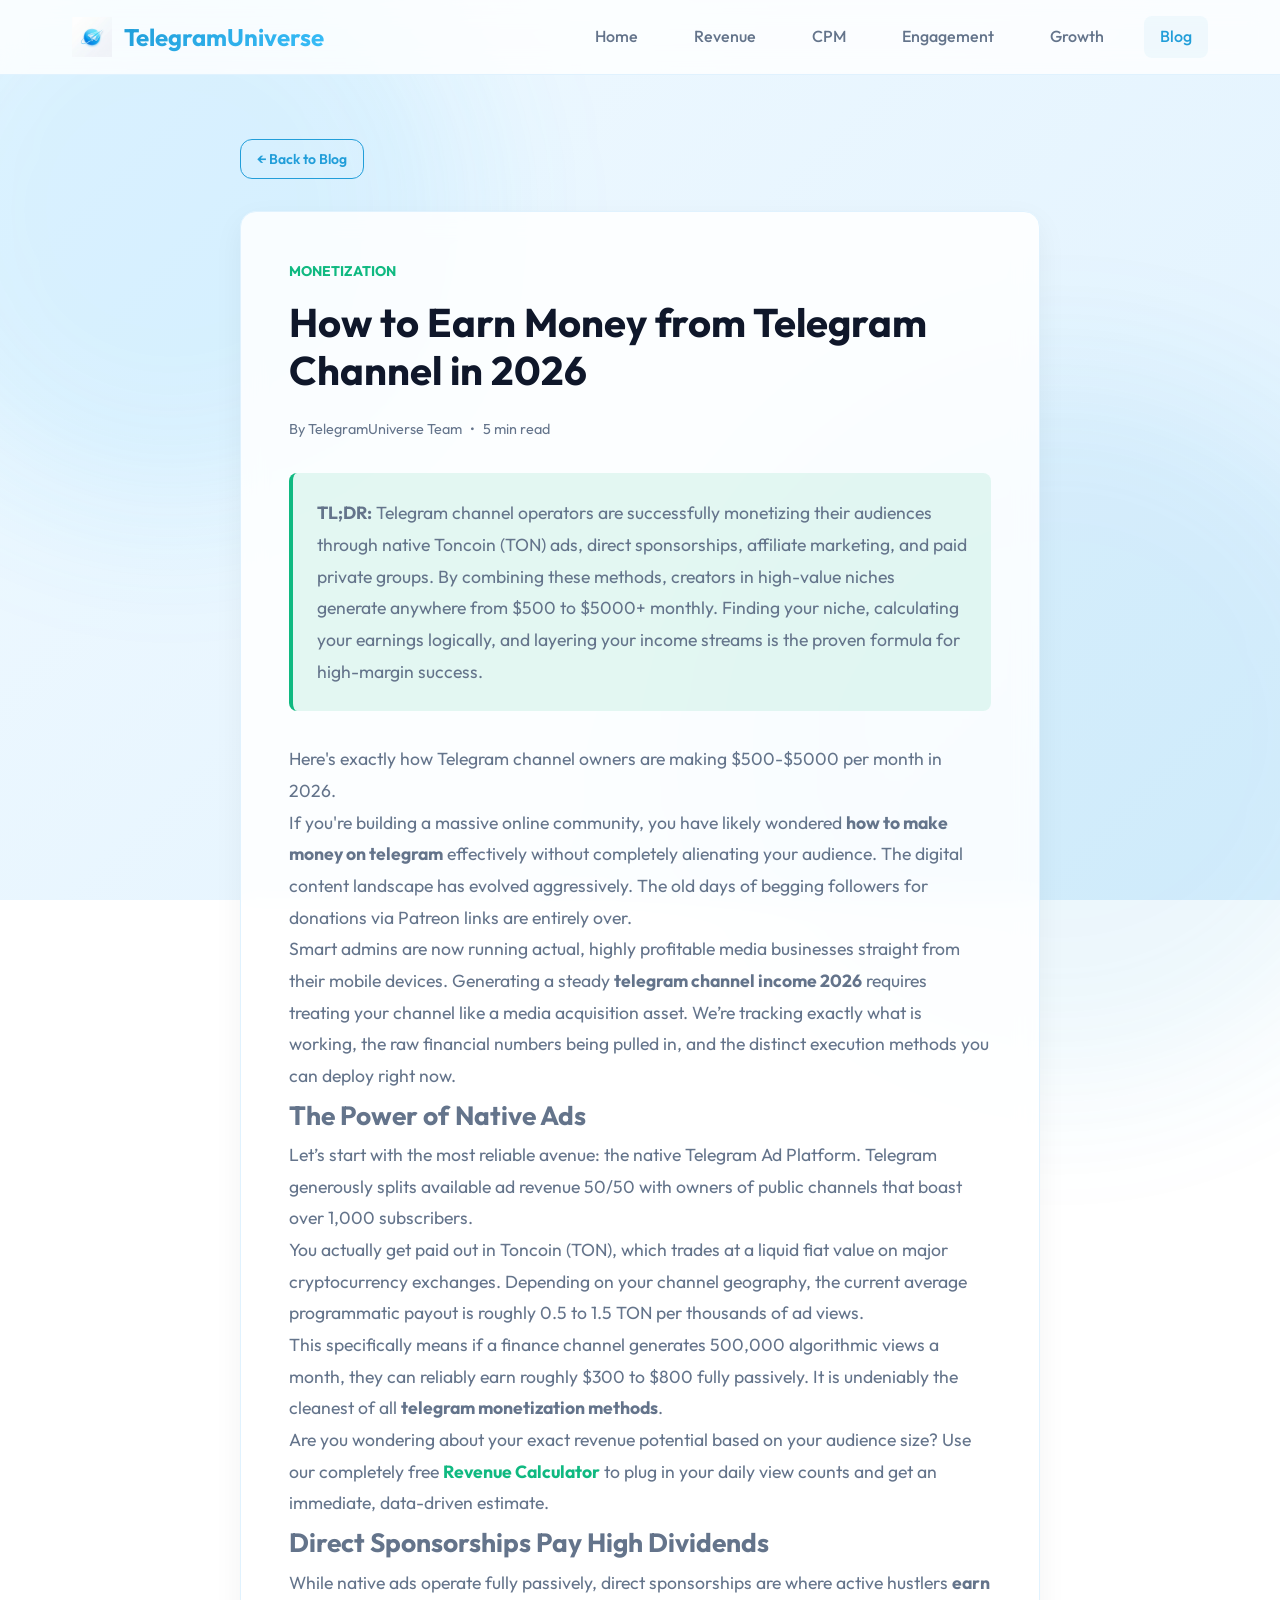
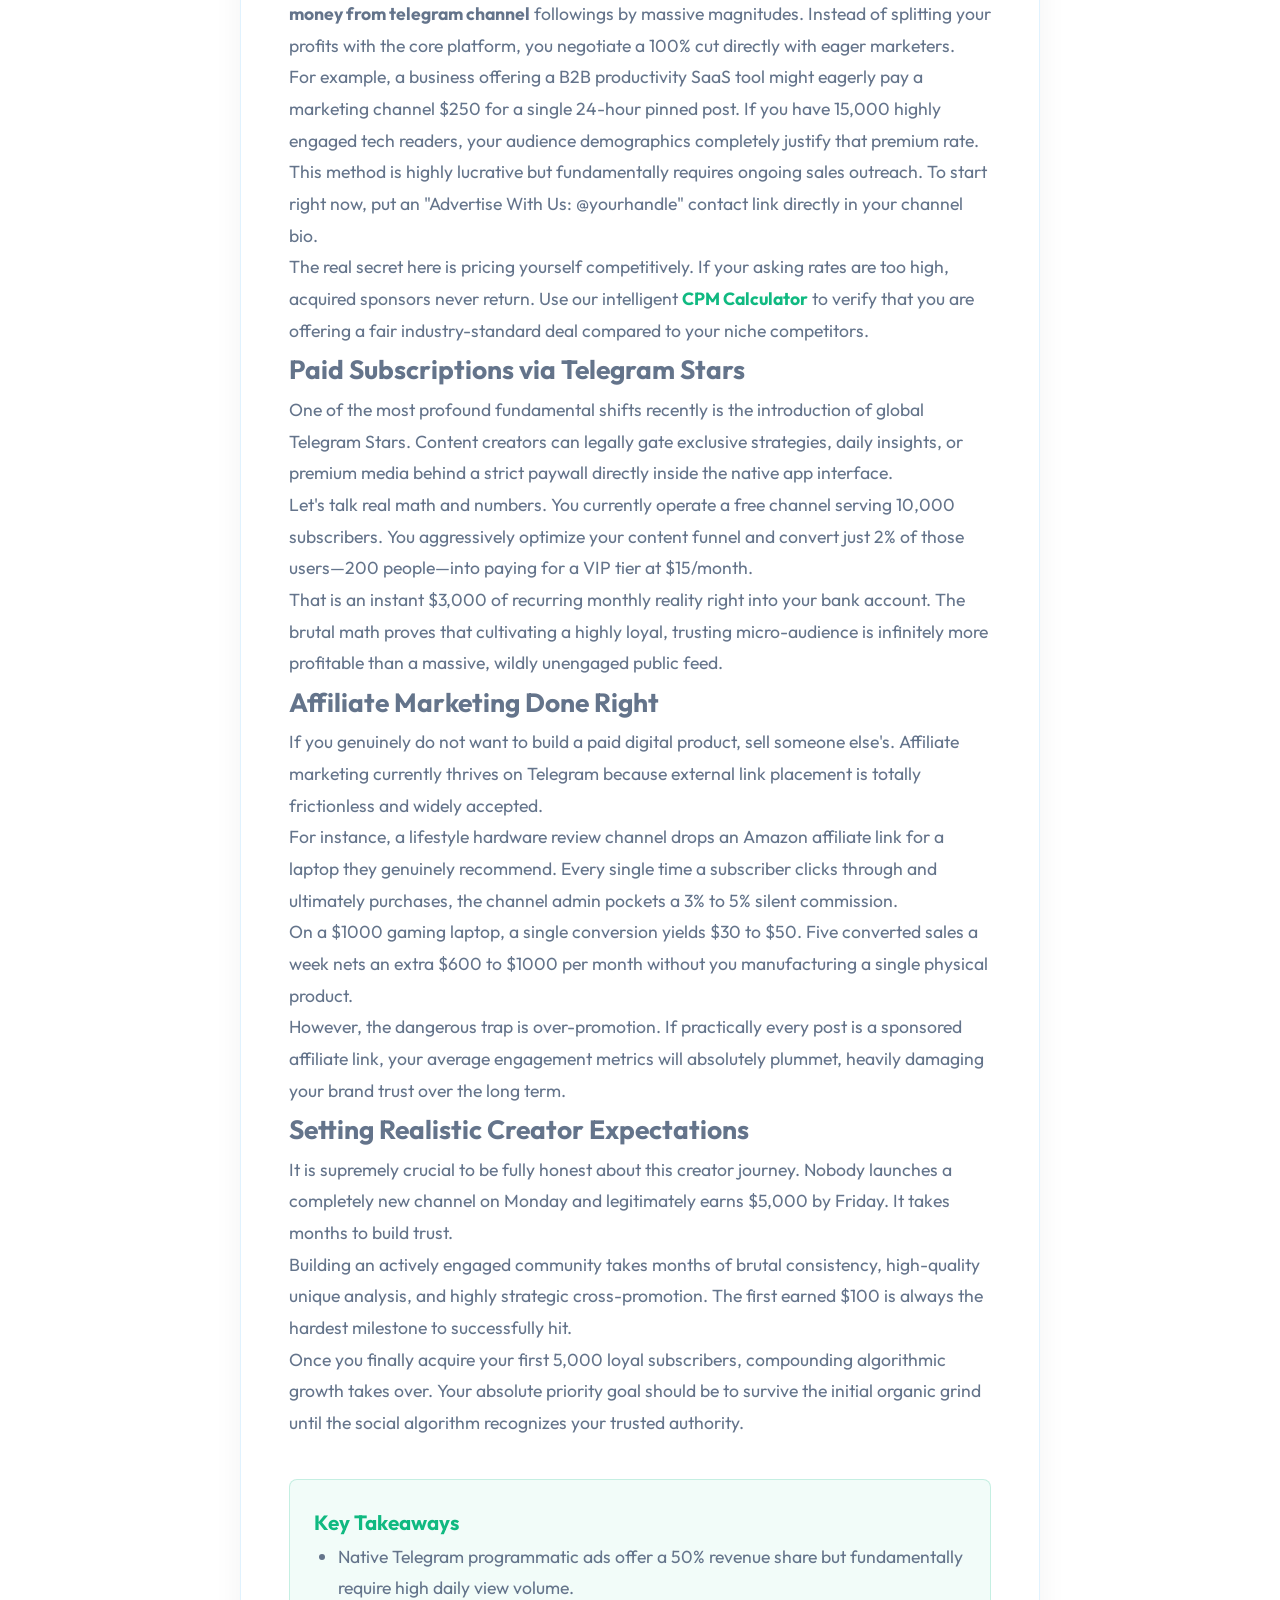
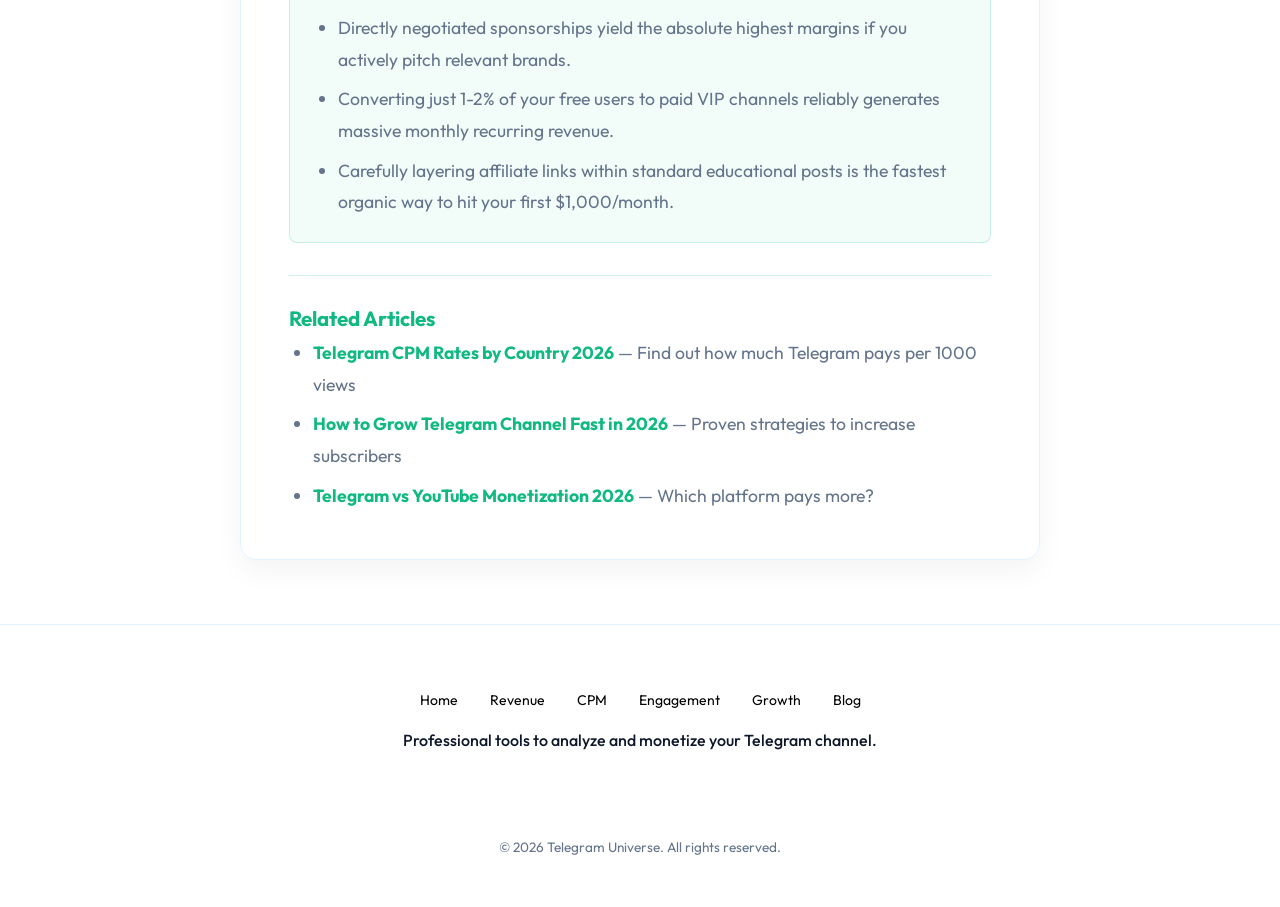
==== commit 01f9ed7a: "SEO Update and console index problem solve" ====
--- a/blog-earn-money-telegram.html
+++ b/blog-earn-money-telegram.html
@@ -3,9 +3,19 @@
 <head>
     <meta charset="UTF-8">
     <meta name="viewport" content="width=device-width, initial-scale=1.0, maximum-scale=1.0, user-scalable=no">
-    <title>How to Earn Money from Telegram Channel in 2026 | TelegramUniverse</title>
-    <meta name="description" content="Complete guide to monetizing your Telegram channel. Learn how to make money on telegram through native ads, sponsorships, affiliate marketing and paid subscriptions.">
+    <title>How to Earn Money from Telegram Channel in 2026 - Complete Guide</title>
+    <meta name="description" content="Complete guide to earning money from your Telegram channel in 2026. Learn native ads, sponsorships, affiliate marketing and paid subscriptions strategies.">
+    <meta name="robots" content="index, follow">
+    <link rel="canonical" href="https://www.telegramuniverse.tech/blog-earn-money-telegram.html">
+    <meta property="og:type" content="website">
+    <meta property="og:site_name" content="Telegram Universe">
+    <meta property="og:title" content="How to Earn Money from Telegram Channel in 2026 - Complete Guide">
+    <meta property="og:description" content="Complete guide to earning money from your Telegram channel in 2026. Learn native ads, sponsorships, affiliate marketing and paid subscriptions strategies.">
+    <meta property="og:url" content="https://www.telegramuniverse.tech/blog-earn-money-telegram.html">
+    <meta property="og:image" content="https://www.telegramuniverse.tech/og-image.png">
     <link rel="icon" href="logo.png" type="image/png">
+    <link rel="preconnect" href="https://fonts.googleapis.com">
+    <link rel="dns-prefetch" href="https://www.googletagmanager.com">
     <link rel="stylesheet" href="styles.css">
     <!-- Google tag (gtag.js) -->
     <script async src="https://www.googletagmanager.com/gtag/js?id=G-THRJVB85P4"></script>
@@ -24,7 +34,7 @@
     <nav class="navbar">
         <div class="nav-container">
             <a href="index.html" class="nav-brand">
-                <img src="logo.png" alt="TelegramUniverse Logo" class="nav-logo">
+                <img src="logo.png" alt="Telegram Universe Logo" class="nav-logo">
                 <span class="nav-brand-text">TelegramUniverse</span>
             </a>
             <button class="hamburger" id="nav-toggle" aria-label="Toggle navigation">
@@ -103,6 +113,15 @@
                         <li style="margin-bottom: 0;">Carefully layering affiliate links within standard educational posts is the fastest organic way to hit your first $1,000/month.</li>
                     </ul>
                 </div>
+
+                <div style="margin-top: 2rem; padding-top: 1.5rem; border-top: 1px solid rgba(16, 185, 129, 0.2);">
+                    <h3 style="color: #10b981;">Related Articles</h3>
+                    <ul style="padding-left: 1.5rem;">
+                        <li style="margin-bottom: 0.5rem;"><a href="blog-telegram-cpm-rates.html" style="color: #10b981; text-decoration: none; font-weight: bold;">Telegram CPM Rates by Country 2026</a> — Find out how much Telegram pays per 1000 views</li>
+                        <li style="margin-bottom: 0.5rem;"><a href="blog-grow-telegram-channel.html" style="color: #10b981; text-decoration: none; font-weight: bold;">How to Grow Telegram Channel Fast in 2026</a> — Proven strategies to increase subscribers</li>
+                        <li style="margin-bottom: 0;"><a href="blog-telegram-vs-youtube.html" style="color: #10b981; text-decoration: none; font-weight: bold;">Telegram vs YouTube Monetization 2026</a> — Which platform pays more?</li>
+                    </ul>
+                </div>
             </div>
         </article>
     </main>
@@ -130,5 +149,25 @@
     </footer>
 
     <script src="script.js"></script>
+    <script type="application/ld+json">
+    {
+      "@context": "https://schema.org",
+      "@type": "BlogPosting",
+      "headline": "How to Earn Money from Telegram Channel in 2026",
+      "url": "https://www.telegramuniverse.tech/blog-earn-money-telegram.html",
+      "datePublished": "2026-04-12",
+      "dateModified": "2026-04-12",
+      "author": {
+        "@type": "Organization",
+        "name": "Telegram Universe"
+      },
+      "publisher": {
+        "@type": "Organization",
+        "name": "Telegram Universe",
+        "url": "https://www.telegramuniverse.tech"
+      },
+      "description": "Complete guide to earning money from Telegram channel through native ads, sponsorships and affiliate marketing"
+    }
+    </script>
 </body>
 </html>
--- a/styles.css
+++ b/styles.css
@@ -1146,3 +1146,37 @@
         overflow-wrap: break-word !important;
     }
 }
+
+section, .section, 
+.calculator-section,
+.seo-section, 
+.content-section,
+.blog-section,
+.faq-section {
+    margin-top: 40px !important;
+    margin-bottom: 40px !important;
+    padding: 32px 24px !important;
+    box-sizing: border-box !important;
+}
+
+.card, .tool-card, 
+.feature-card, .blog-card,
+.calculator-card, .result-card {
+    margin-bottom: 24px !important;
+    padding: 24px !important;
+    box-sizing: border-box !important;
+}
+
+@media (max-width: 768px) {
+    section, .section {
+        margin-top: 24px !important;
+        margin-bottom: 24px !important;
+        padding: 20px 16px !important;
+    }
+
+    section + section {
+        border-top: 1px solid 
+        rgba(0,0,0,0.08) !important;
+        padding-top: 24px !important;
+    }
+}
